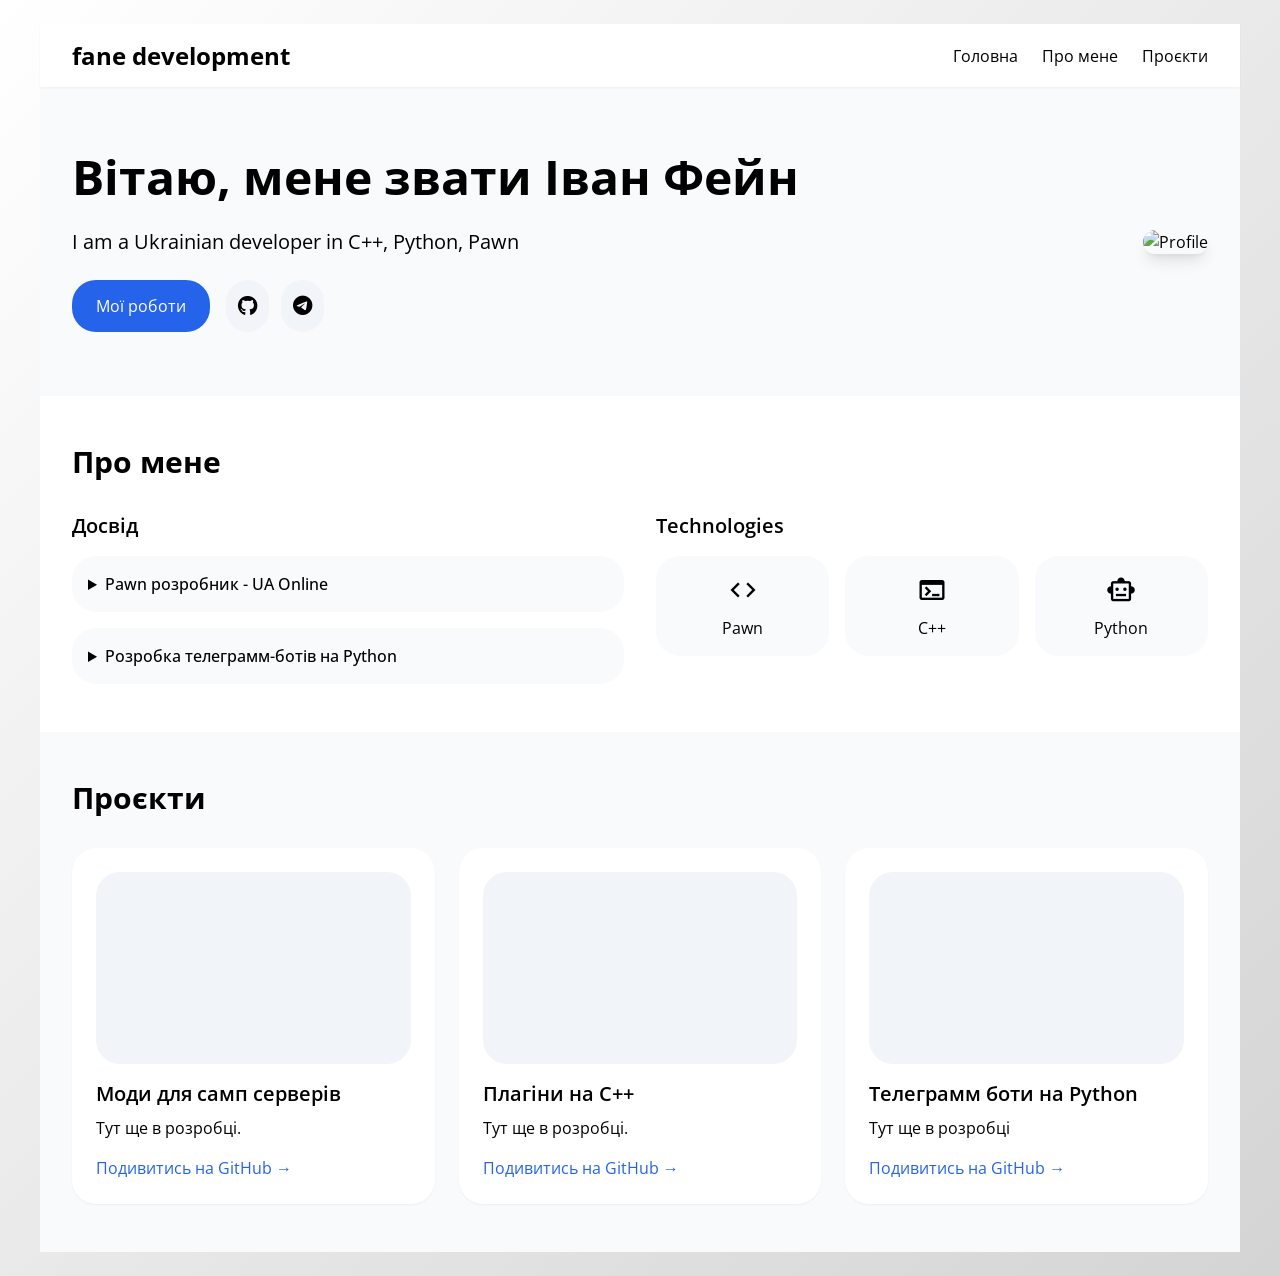
==== index.html @ f67a85dd "Add files via upload" ====
<!DOCTYPE html>
<html lang="en">

<head>
    <meta charset="UTF-8">
    <meta name="viewport" content="width=device-width, initial-scale=1.0">
    <title>fane - Ukrainian Developer</title>
    <style>
        @import url(https://fonts.googleapis.com/css2?family=Lato&display=swap);
          
          @import url(https://fonts.googleapis.com/css2?family=Open+Sans&display=swap);
          
          @import url(https://fonts.googleapis.com/css2?family=Material+Symbols+Outlined:opsz,wght,FILL,GRAD@20..48,100..700,0..1,-50..200);
          
          @import url(https://cdnjs.cloudflare.com/ajax/libs/font-awesome/6.5.2/css/all.min.css);
          
          /*! tailwindcss v3.4.11 | MIT License | https://tailwindcss.com*/
          *,
          :after,
          :before {
            border: 0 solid #e5e7eb;
            box-sizing: border-box;
          }
          :after,
          :before {
            --tw-content: "";
          }
          :host,
          html {
            line-height: 1.5;
            -webkit-text-size-adjust: 100%;
            font-family:
              Open Sans,
              ui-sans-serif,
              system-ui,
              sans-serif,
              Apple Color Emoji,
              Segoe UI Emoji,
              Segoe UI Symbol,
              Noto Color Emoji;
            font-feature-settings: normal;
            font-variation-settings: normal;
            -moz-tab-size: 4;
            tab-size: 4;
            -webkit-tap-highlight-color: transparent;
          }
          body {
            line-height: inherit;
            margin: 0;
          }
          hr {
            border-top-width: 1px;
            color: inherit;
            height: 0;
          }
          abbr:where([title]) {
            text-decoration: underline dotted;
          }
          h1,
          h2,
          h3,
          h4,
          h5,
          h6 {
            font-size: inherit;
            font-weight: inherit;
          }
          a {
            color: inherit;
            text-decoration: inherit;
          }
          b,
          strong {
            font-weight: bolder;
          }
          code,
          kbd,
          pre,
          samp {
            font-family:
              ui-monospace,
              SFMono-Regular,
              Menlo,
              Monaco,
              Consolas,
              Liberation Mono,
              Courier New,
              monospace;
            font-feature-settings: normal;
            font-size: 1em;
            font-variation-settings: normal;
          }
          small {
            font-size: 80%;
          }
          sub,
          sup {
            font-size: 75%;
            line-height: 0;
            position: relative;
            vertical-align: baseline;
          }
          sub {
            bottom: -0.25em;
          }
          sup {
            top: -0.5em;
          }
          table {
            border-collapse: collapse;
            border-color: inherit;
            text-indent: 0;
          }
          button,
          input,
          optgroup,
          select,
          textarea {
            color: inherit;
            font-family: inherit;
            font-feature-settings: inherit;
            font-size: 100%;
            font-variation-settings: inherit;
            font-weight: inherit;
            letter-spacing: inherit;
            line-height: inherit;
            margin: 0;
            padding: 0;
          }
          button,
          select {
            text-transform: none;
          }
          button,
          input:where([type="button"]),
          input:where([type="reset"]),
          input:where([type="submit"]) {
            -webkit-appearance: button;
            background-color: transparent;
            background-image: none;
          }
          :-moz-focusring {
            outline: auto;
          }
          :-moz-ui-invalid {
            box-shadow: none;
          }
          progress {
            vertical-align: baseline;
          }
          ::-webkit-inner-spin-button,
          ::-webkit-outer-spin-button {
            height: auto;
          }
          [type="search"] {
            -webkit-appearance: textfield;
            outline-offset: -2px;
          }
          ::-webkit-search-decoration {
            -webkit-appearance: none;
          }
          ::-webkit-file-upload-button {
            -webkit-appearance: button;
            font: inherit;
          }
          summary {
            display: list-item;
          }
          blockquote,
          dd,
          dl,
          figure,
          h1,
          h2,
          h3,
          h4,
          h5,
          h6,
          hr,
          p,
          pre {
            margin: 0;
          }
          fieldset {
            margin: 0;
          }
          fieldset,
          legend {
            padding: 0;
          }
          menu,
          ol,
          ul {
            list-style: none;
            margin: 0;
            padding: 0;
          }
          dialog {
            padding: 0;
          }
          textarea {
            resize: vertical;
          }
          input::placeholder,
          textarea::placeholder {
            color: #9ca3af;
            opacity: 1;
          }
          [role="button"],
          button {
            cursor: pointer;
          }
          :disabled {
            cursor: default;
          }
          audio,
          canvas,
          embed,
          iframe,
          img,
          object,
          svg,
          video {
            display: block;
            vertical-align: middle;
          }
          img,
          video {
            height: auto;
            max-width: 100%;
          }
          [hidden] {
            display: none;
          }
          *,
          :after,
          :before {
            --tw-border-spacing-x: 0;
            --tw-border-spacing-y: 0;
            --tw-translate-x: 0;
            --tw-translate-y: 0;
            --tw-rotate: 0;
            --tw-skew-x: 0;
            --tw-skew-y: 0;
            --tw-scale-x: 1;
            --tw-scale-y: 1;
            --tw-pan-x: ;
            --tw-pan-y: ;
            --tw-pinch-zoom: ;
            --tw-scroll-snap-strictness: proximity;
            --tw-gradient-from-position: ;
            --tw-gradient-via-position: ;
            --tw-gradient-to-position: ;
            --tw-ordinal: ;
            --tw-slashed-zero: ;
            --tw-numeric-figure: ;
            --tw-numeric-spacing: ;
            --tw-numeric-fraction: ;
            --tw-ring-inset: ;
            --tw-ring-offset-width: 0px;
            --tw-ring-offset-color: #fff;
            --tw-ring-color: rgba(59, 130, 246, 0.5);
            --tw-ring-offset-shadow: 0 0 #0000;
            --tw-ring-shadow: 0 0 #0000;
            --tw-shadow: 0 0 #0000;
            --tw-shadow-colored: 0 0 #0000;
            --tw-blur: ;
            --tw-brightness: ;
            --tw-contrast: ;
            --tw-grayscale: ;
            --tw-hue-rotate: ;
            --tw-invert: ;
            --tw-saturate: ;
            --tw-sepia: ;
            --tw-drop-shadow: ;
            --tw-backdrop-blur: ;
            --tw-backdrop-brightness: ;
            --tw-backdrop-contrast: ;
            --tw-backdrop-grayscale: ;
            --tw-backdrop-hue-rotate: ;
            --tw-backdrop-invert: ;
            --tw-backdrop-opacity: ;
            --tw-backdrop-saturate: ;
            --tw-backdrop-sepia: ;
            --tw-contain-size: ;
            --tw-contain-layout: ;
            --tw-contain-paint: ;
            --tw-contain-style: ;
          }
          ::backdrop {
            --tw-border-spacing-x: 0;
            --tw-border-spacing-y: 0;
            --tw-translate-x: 0;
            --tw-translate-y: 0;
            --tw-rotate: 0;
            --tw-skew-x: 0;
            --tw-skew-y: 0;
            --tw-scale-x: 1;
            --tw-scale-y: 1;
            --tw-pan-x: ;
            --tw-pan-y: ;
            --tw-pinch-zoom: ;
            --tw-scroll-snap-strictness: proximity;
            --tw-gradient-from-position: ;
            --tw-gradient-via-position: ;
            --tw-gradient-to-position: ;
            --tw-ordinal: ;
            --tw-slashed-zero: ;
            --tw-numeric-figure: ;
            --tw-numeric-spacing: ;
            --tw-numeric-fraction: ;
            --tw-ring-inset: ;
            --tw-ring-offset-width: 0px;
            --tw-ring-offset-color: #fff;
            --tw-ring-color: rgba(59, 130, 246, 0.5);
            --tw-ring-offset-shadow: 0 0 #0000;
            --tw-ring-shadow: 0 0 #0000;
            --tw-shadow: 0 0 #0000;
            --tw-shadow-colored: 0 0 #0000;
            --tw-blur: ;
            --tw-brightness: ;
            --tw-contrast: ;
            --tw-grayscale: ;
            --tw-hue-rotate: ;
            --tw-invert: ;
            --tw-saturate: ;
            --tw-sepia: ;
            --tw-drop-shadow: ;
            --tw-backdrop-blur: ;
            --tw-backdrop-brightness: ;
            --tw-backdrop-contrast: ;
            --tw-backdrop-grayscale: ;
            --tw-backdrop-hue-rotate: ;
            --tw-backdrop-invert: ;
            --tw-backdrop-opacity: ;
            --tw-backdrop-saturate: ;
            --tw-backdrop-sepia: ;
            --tw-contain-size: ;
            --tw-contain-layout: ;
            --tw-contain-paint: ;
            --tw-contain-style: ;
          }
          #webcrumbs .mb-2 {
            margin-bottom: 8px;
          }
          #webcrumbs .mb-4 {
            margin-bottom: 16px;
          }
          #webcrumbs .mb-8 {
            margin-bottom: 32px;
          }
          #webcrumbs .mt-2 {
            margin-top: 8px;
          }
          #webcrumbs .flex {
            display: flex;
          }
          #webcrumbs .grid {
            display: grid;
          }
          #webcrumbs .h-48 {
            height: 192px;
          }
          #webcrumbs .w-\[1200px\] {
            width: 1200px;
          }
          #webcrumbs .w-full {
            width: 100%;
          }
          #webcrumbs .max-w-xl {
            max-width: 36rem;
          }
          #webcrumbs .cursor-pointer {
            cursor: pointer;
          }
          #webcrumbs .grid-cols-2 {
            grid-template-columns: repeat(2, minmax(0, 1fr));
          }
          #webcrumbs .grid-cols-3 {
            grid-template-columns: repeat(3, minmax(0, 1fr));
          }
          #webcrumbs .flex-row {
            flex-direction: row;
          }
          #webcrumbs .items-center {
            align-items: center;
          }
          #webcrumbs .justify-between {
            justify-content: space-between;
          }
          #webcrumbs .gap-3 {
            gap: 12px;
          }
          #webcrumbs .gap-4 {
            gap: 16px;
          }
          #webcrumbs .gap-6 {
            gap: 24px;
          }
          #webcrumbs .gap-8 {
            gap: 32px;
          }
          #webcrumbs :is(.space-y-4 > :not([hidden]) ~ :not([hidden])) {
            --tw-space-y-reverse: 0;
            margin-bottom: calc(16px * var(--tw-space-y-reverse));
            margin-top: calc(16px * (1 - var(--tw-space-y-reverse)));
          }
          #webcrumbs :is(.space-y-6 > :not([hidden]) ~ :not([hidden])) {
            --tw-space-y-reverse: 0;
            margin-bottom: calc(24px * var(--tw-space-y-reverse));
            margin-top: calc(24px * (1 - var(--tw-space-y-reverse)));
          }
          #webcrumbs .rounded-full {
            border-radius: 9999px;
          }
          #webcrumbs .rounded-lg {
            border-radius: 24px;
          }
          #webcrumbs .bg-blue-600 {
            --tw-bg-opacity: 1;
            background-color: rgb(37 99 235 / var(--tw-bg-opacity));
          }
          #webcrumbs .bg-slate-100 {
            --tw-bg-opacity: 1;
            background-color: rgb(241 245 249 / var(--tw-bg-opacity));
          }
          #webcrumbs .bg-slate-50 {
            --tw-bg-opacity: 1;
            background-color: rgb(248 250 252 / var(--tw-bg-opacity));
          }
          #webcrumbs .bg-white {
            --tw-bg-opacity: 1;
            background-color: rgb(255 255 255 / var(--tw-bg-opacity));
          }
          #webcrumbs .p-2 {
            padding: 8px;
          }
          #webcrumbs .p-3 {
            padding: 12px;
          }
          #webcrumbs .p-4 {
            padding: 16px;
          }
          #webcrumbs .p-6 {
            padding: 24px;
          }
          #webcrumbs .px-6 {
            padding-left: 24px;
            padding-right: 24px;
          }
          #webcrumbs .px-8 {
            padding-left: 32px;
            padding-right: 32px;
          }
          #webcrumbs .py-12 {
            padding-bottom: 48px;
            padding-top: 48px;
          }
          #webcrumbs .py-16 {
            padding-bottom: 64px;
            padding-top: 64px;
          }
          #webcrumbs .py-3 {
            padding-bottom: 12px;
            padding-top: 12px;
          }
          #webcrumbs .py-4 {
            padding-bottom: 16px;
            padding-top: 16px;
          }
          #webcrumbs .text-center {
            text-align: center;
          }
          #webcrumbs .text-2xl {
            font-size: 24px;
            line-height: 31.200000000000003px;
          }
          #webcrumbs .text-3xl {
            font-size: 30px;
            line-height: 36px;
          }
          #webcrumbs .text-5xl {
            font-size: 48px;
            line-height: 52.800000000000004px;
          }
          #webcrumbs .text-xl {
            font-size: 20px;
            line-height: 28px;
          }
          #webcrumbs .font-bold {
            font-weight: 700;
          }
          #webcrumbs .font-medium {
            font-weight: 500;
          }
          #webcrumbs .font-semibold {
            font-weight: 600;
          }
          #webcrumbs .text-blue-600 {
            --tw-text-opacity: 1;
            color: rgb(37 99 235 / var(--tw-text-opacity));
          }
          #webcrumbs .text-white {
            --tw-text-opacity: 1;
            color: rgb(255 255 255 / var(--tw-text-opacity));
          }
          #webcrumbs .shadow-lg {
            --tw-shadow: 0 10px 15px -3px rgba(0, 0, 0, 0.1),
              0 4px 6px -4px rgba(0, 0, 0, 0.1);
            --tw-shadow-colored: 0 10px 15px -3px var(--tw-shadow-color),
              0 4px 6px -4px var(--tw-shadow-color);
          }
          #webcrumbs .shadow-lg,
          #webcrumbs .shadow-sm {
            box-shadow: var(--tw-ring-offset-shadow, 0 0 #0000),
              var(--tw-ring-shadow, 0 0 #0000), var(--tw-shadow);
          }
          #webcrumbs .shadow-sm {
            --tw-shadow: 0 1px 2px 0 rgba(0, 0, 0, 0.05);
            --tw-shadow-colored: 0 1px 2px 0 var(--tw-shadow-color);
          }
          #webcrumbs .outline-none {
            outline: 2px solid transparent;
            outline-offset: 2px;
          }
          #webcrumbs .ring-blue-500 {
            --tw-ring-opacity: 1;
            --tw-ring-color: rgb(59 130 246 / var(--tw-ring-opacity));
          }
          #webcrumbs .transition-all {
            transition-duration: 0.15s;
            transition-property: all;
            transition-timing-function: cubic-bezier(0.4, 0, 0.2, 1);
          }
          #webcrumbs {
            font-family: Open Sans !important;
            font-size: 16px !important;
          }
          #webcrumbs .hover\:bg-blue-700:hover {
            --tw-bg-opacity: 1;
            background-color: rgb(29 78 216 / var(--tw-bg-opacity));
          }
          #webcrumbs .hover\:bg-slate-200:hover {
            --tw-bg-opacity: 1;
            background-color: rgb(226 232 240 / var(--tw-bg-opacity));
          }
          #webcrumbs .hover\:underline:hover {
            text-decoration-line: underline;
          }
          #webcrumbs .hover\:shadow-md:hover {
            --tw-shadow: 0 4px 6px -1px rgba(0, 0, 0, 0.1),
              0 2px 4px -2px rgba(0, 0, 0, 0.1);
            --tw-shadow-colored: 0 4px 6px -1px var(--tw-shadow-color),
              0 2px 4px -2px var(--tw-shadow-color);
            box-shadow: var(--tw-ring-offset-shadow, 0 0 #0000),
              var(--tw-ring-shadow, 0 0 #0000), var(--tw-shadow);
          }
          #webcrumbs .focus\:ring-2:focus {
            --tw-ring-offset-shadow: var(--tw-ring-inset) 0 0 0
              var(--tw-ring-offset-width) var(--tw-ring-offset-color);
            --tw-ring-shadow: var(--tw-ring-inset) 0 0 0
              calc(2px + var(--tw-ring-offset-width)) var(--tw-ring-color);
            box-shadow: var(--tw-ring-offset-shadow), var(--tw-ring-shadow),
              var(--tw-shadow, 0 0 #0000);
          }
          
          body {
            line-height: inherit;
            padding: 24px;
            display: flex;
            flex-direction: column;
            min-width: 100vw;
            min-height: 100vh;
            align-items: center;
            justify-content: center;
            background: linear-gradient(135deg, #ffffff, #d4d4d4);
          }
    </style>
</head>

<body>
    <div id="webcrumbs">
        <div class="w-[1200px] bg-slate-50">
            <nav class="flex items-center justify-between px-8 py-4 bg-white shadow-sm">
                <h1 class="text-2xl font-bold">fane development</h1>
                <div class="flex gap-6"> <a href="#home" class="hover:underline transition-all">Головна</a> <a href="#about" class="hover:underline transition-all">Про мене</a> <a href="#projects" class="hover:underline transition-all">Проєкти</a>
                </div>
            </nav>
            <header class="flex items-center justify-between px-8 py-16">
                <div class="space-y-6">
                    <h2 class="text-5xl font-bold">Вітаю, мене звати Іван Фейн</h2>
                    <p class="text-xl max-w-xl">I am a Ukrainian developer in C++, Python, Pawn</p>
                    <div class="flex gap-4">
                        <button class="px-6 py-3 bg-blue-600 text-white rounded-lg hover:bg-blue-700 transition-all"> Мої роботи </button>
                        <div class="flex gap-3">
                            <a href="https://github.com/ianfane" class="p-3 bg-slate-100 rounded-full hover:bg-slate-200 transition-all"> <i class="fa-brands fa-github text-xl"></i> </a>
                            <a href="https://t.me/ianfane" class="p-3 bg-slate-100 rounded-full hover:bg-slate-200 transition-all"> <i class="fa-brands fa-telegram text-xl"></i> </a>
                        </div>
                    </div>
                </div> <img src="https://webcrumbs.cloud/placeholder" alt="Profile" class="rounded-full shadow-lg" /> </header>
            <section class="px-8 py-12 bg-white">
                <h3 class="text-3xl font-bold mb-8">Про мене</h3>
                <div class="grid grid-cols-2 gap-8">
                    <div class="space-y-4">
                        <h4 class="text-xl font-semibold">Досвід</h4>
                        <details class="bg-slate-50 p-4 rounded-lg cursor-pointer">
                            <summary class="font-medium">Pawn розробник - UA Online</summary>
                            <p class="mt-2">Розробляю серверну частину мода UA Online.</p>
                        </details>
                        <details class="bg-slate-50 p-4 rounded-lg cursor-pointer">
                            <summary class="font-medium">Розробка телеграмм-ботів на Python</summary>
                            <p class="mt-2">Розробив телеграмм бота за допомогою якого можливо захистити свій обліковий запис через код.</p>
                        </details>
                    </div>
                    <div class="space-y-4">
                        <h4 class="text-xl font-semibold">Technologies</h4>
                        <div class="grid grid-cols-3 gap-4">
                            <div class="p-4 bg-slate-50 rounded-lg text-center hover:shadow-md transition-all"> <span class="material-symbols-outlined text-3xl mb-2">code</span>
                                <p>Pawn</p>
                            </div>
                            <div class="p-4 bg-slate-50 rounded-lg text-center hover:shadow-md transition-all"> <span class="material-symbols-outlined text-3xl mb-2">terminal</span>
                                <p>C++</p>
                            </div>
                            <div class="p-4 bg-slate-50 rounded-lg text-center hover:shadow-md transition-all"> <span class="material-symbols-outlined text-3xl mb-2">smart_toy</span>
                                <p>Python</p>
                            </div>
                        </div>
                    </div>
                </div>
            </section>
            <section class="px-8 py-12">
                <h3 class="text-3xl font-bold mb-8">Проєкти</h3>
                <div class="grid grid-cols-3 gap-6">
                    <div class="bg-white p-6 rounded-lg shadow-sm hover:shadow-md transition-all">
                        <div class="h-48 bg-slate-100 rounded-lg mb-4"></div>
                        <h4 class="text-xl font-semibold mb-2">Моди для самп серверів</h4>
                        <p class="mb-4">Тут ще в розробці.</p> <a href="#" class="text-blue-600 hover:underline">Подивитись на GitHub →</a> </div>
                    <div class="bg-white p-6 rounded-lg shadow-sm hover:shadow-md transition-all">
                        <div class="h-48 bg-slate-100 rounded-lg mb-4"></div>
                        <h4 class="text-xl font-semibold mb-2">Плагіни на C++</h4>
                        <p class="mb-4">Тут ще в розробці.</p> <a href="#" class="text-blue-600 hover:underline">Подивитись на GitHub →</a> </div>
                    <div class="bg-white p-6 rounded-lg shadow-sm hover:shadow-md transition-all">
                        <div class="h-48 bg-slate-100 rounded-lg mb-4"></div>
                        <h4 class="text-xl font-semibold mb-2">Телеграмм боти на Python</h4>
                        <p class="mb-4">Тут ще в розробці</p> <a href="#" class="text-blue-600 hover:underline">Подивитись на GitHub →</a> </div>
                </div>
            </section>
        </div>
    </div>
</body>
</html>
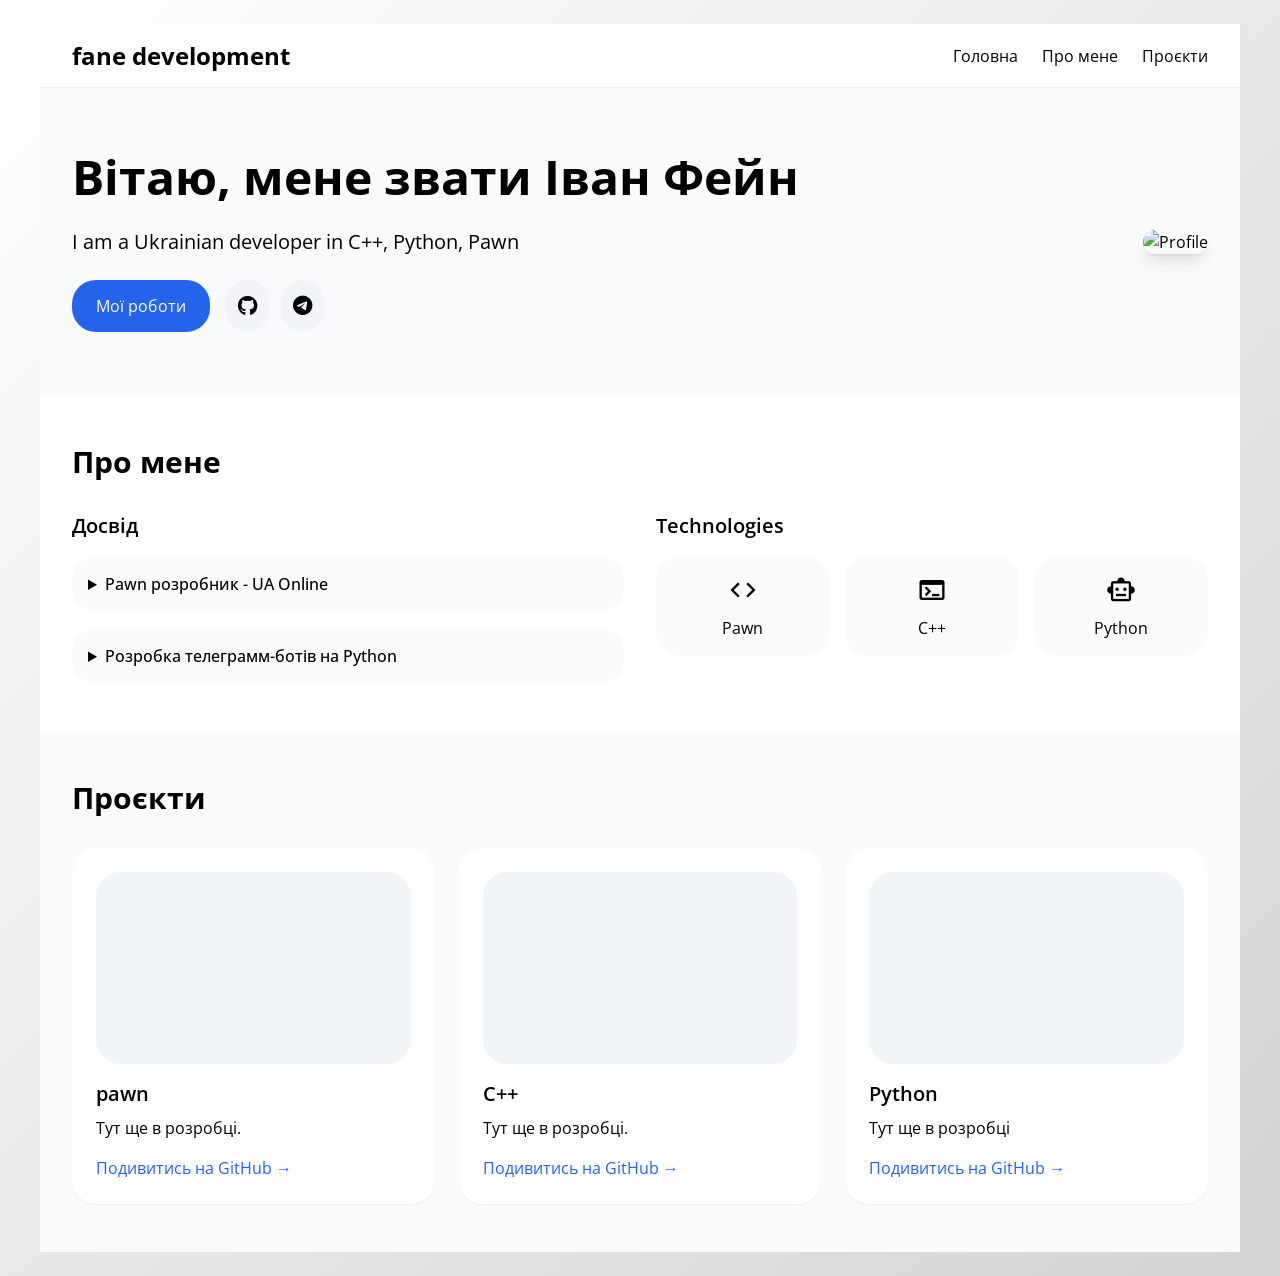
==== commit a6d7faa2: "Add files via upload" ====
--- a/index.html
+++ b/index.html
@@ -5,6 +5,7 @@
     <meta charset="UTF-8">
     <meta name="viewport" content="width=device-width, initial-scale=1.0">
     <title>fane - Ukrainian Developer</title>
+    <meta name="description" content="тут інформації не було, й не буде.">
     <style>
         @import url(https://fonts.googleapis.com/css2?family=Lato&display=swap);
           
@@ -633,15 +634,15 @@
                 <div class="grid grid-cols-3 gap-6">
                     <div class="bg-white p-6 rounded-lg shadow-sm hover:shadow-md transition-all">
                         <div class="h-48 bg-slate-100 rounded-lg mb-4"></div>
-                        <h4 class="text-xl font-semibold mb-2">Моди для самп серверів</h4>
+                        <h4 class="text-xl font-semibold mb-2">pawn</h4>
                         <p class="mb-4">Тут ще в розробці.</p> <a href="#" class="text-blue-600 hover:underline">Подивитись на GitHub →</a> </div>
                     <div class="bg-white p-6 rounded-lg shadow-sm hover:shadow-md transition-all">
                         <div class="h-48 bg-slate-100 rounded-lg mb-4"></div>
-                        <h4 class="text-xl font-semibold mb-2">Плагіни на C++</h4>
+                        <h4 class="text-xl font-semibold mb-2">C++</h4>
                         <p class="mb-4">Тут ще в розробці.</p> <a href="#" class="text-blue-600 hover:underline">Подивитись на GitHub →</a> </div>
                     <div class="bg-white p-6 rounded-lg shadow-sm hover:shadow-md transition-all">
                         <div class="h-48 bg-slate-100 rounded-lg mb-4"></div>
-                        <h4 class="text-xl font-semibold mb-2">Телеграмм боти на Python</h4>
+                        <h4 class="text-xl font-semibold mb-2">Python</h4>
                         <p class="mb-4">Тут ще в розробці</p> <a href="#" class="text-blue-600 hover:underline">Подивитись на GitHub →</a> </div>
                 </div>
             </section>
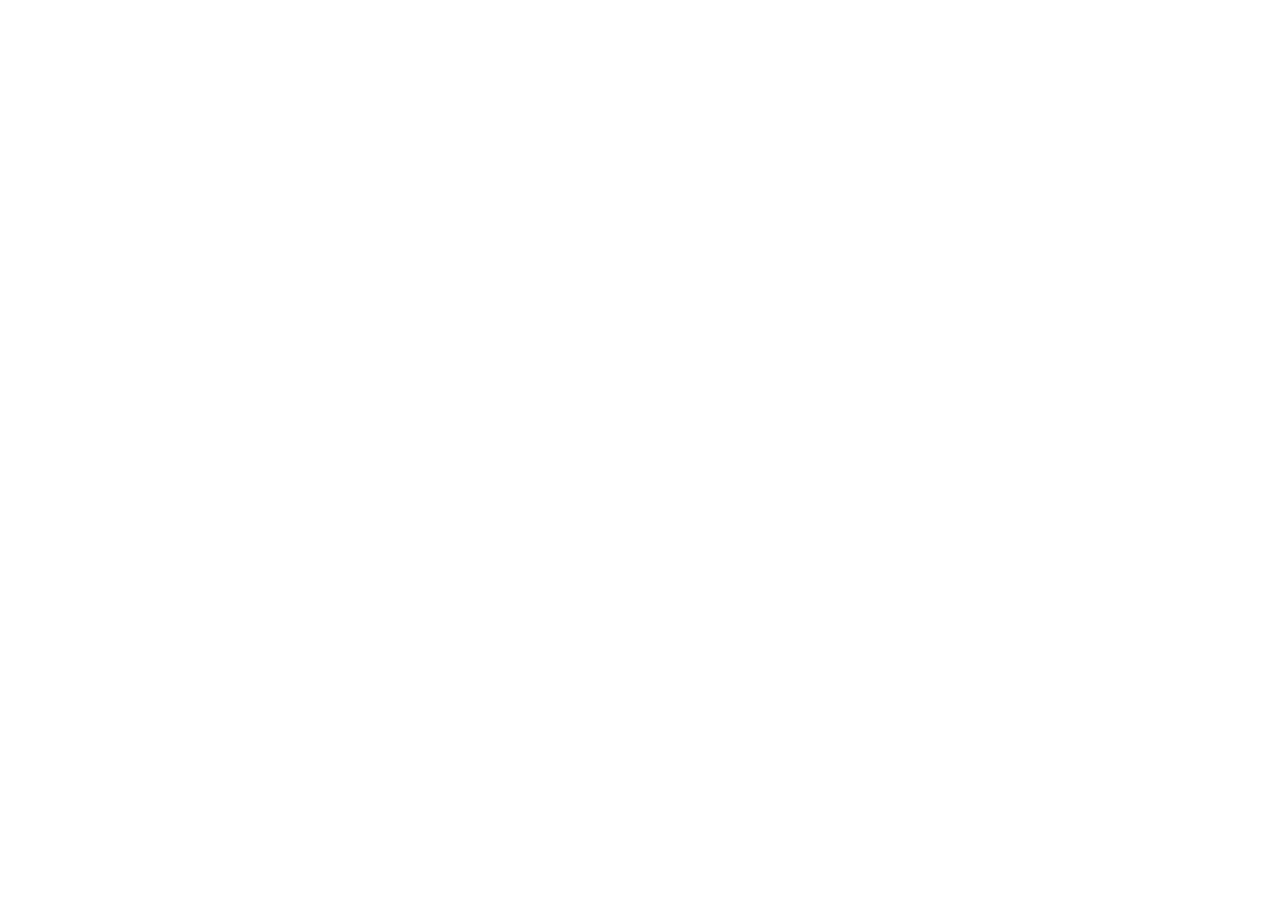
==== commit a8b62276: "index" ====
--- a/index.html
+++ b/index.html
@@ -1,652 +1,29 @@
-<!DOCTYPE html>
-<html lang="en">
-
-<head>
-    <meta charset="UTF-8">
-    <meta name="viewport" content="width=device-width, initial-scale=1.0">
-    <title>fane - Ukrainian Developer</title>
-    <meta name="description" content="тут інформації не було, й не буде.">
-    <style>
-        @import url(https://fonts.googleapis.com/css2?family=Lato&display=swap);
-          
-          @import url(https://fonts.googleapis.com/css2?family=Open+Sans&display=swap);
-          
-          @import url(https://fonts.googleapis.com/css2?family=Material+Symbols+Outlined:opsz,wght,FILL,GRAD@20..48,100..700,0..1,-50..200);
-          
-          @import url(https://cdnjs.cloudflare.com/ajax/libs/font-awesome/6.5.2/css/all.min.css);
-          
-          /*! tailwindcss v3.4.11 | MIT License | https://tailwindcss.com*/
-          *,
-          :after,
-          :before {
-            border: 0 solid #e5e7eb;
-            box-sizing: border-box;
-          }
-          :after,
-          :before {
-            --tw-content: "";
-          }
-          :host,
-          html {
-            line-height: 1.5;
-            -webkit-text-size-adjust: 100%;
-            font-family:
-              Open Sans,
-              ui-sans-serif,
-              system-ui,
-              sans-serif,
-              Apple Color Emoji,
-              Segoe UI Emoji,
-              Segoe UI Symbol,
-              Noto Color Emoji;
-            font-feature-settings: normal;
-            font-variation-settings: normal;
-            -moz-tab-size: 4;
-            tab-size: 4;
-            -webkit-tap-highlight-color: transparent;
-          }
-          body {
-            line-height: inherit;
-            margin: 0;
-          }
-          hr {
-            border-top-width: 1px;
-            color: inherit;
-            height: 0;
-          }
-          abbr:where([title]) {
-            text-decoration: underline dotted;
-          }
-          h1,
-          h2,
-          h3,
-          h4,
-          h5,
-          h6 {
-            font-size: inherit;
-            font-weight: inherit;
-          }
-          a {
-            color: inherit;
-            text-decoration: inherit;
-          }
-          b,
-          strong {
-            font-weight: bolder;
-          }
-          code,
-          kbd,
-          pre,
-          samp {
-            font-family:
-              ui-monospace,
-              SFMono-Regular,
-              Menlo,
-              Monaco,
-              Consolas,
-              Liberation Mono,
-              Courier New,
-              monospace;
-            font-feature-settings: normal;
-            font-size: 1em;
-            font-variation-settings: normal;
-          }
-          small {
-            font-size: 80%;
-          }
-          sub,
-          sup {
-            font-size: 75%;
-            line-height: 0;
-            position: relative;
-            vertical-align: baseline;
-          }
-          sub {
-            bottom: -0.25em;
-          }
-          sup {
-            top: -0.5em;
-          }
-          table {
-            border-collapse: collapse;
-            border-color: inherit;
-            text-indent: 0;
-          }
-          button,
-          input,
-          optgroup,
-          select,
-          textarea {
-            color: inherit;
-            font-family: inherit;
-            font-feature-settings: inherit;
-            font-size: 100%;
-            font-variation-settings: inherit;
-            font-weight: inherit;
-            letter-spacing: inherit;
-            line-height: inherit;
-            margin: 0;
-            padding: 0;
-          }
-          button,
-          select {
-            text-transform: none;
-          }
-          button,
-          input:where([type="button"]),
-          input:where([type="reset"]),
-          input:where([type="submit"]) {
-            -webkit-appearance: button;
-            background-color: transparent;
-            background-image: none;
-          }
-          :-moz-focusring {
-            outline: auto;
-          }
-          :-moz-ui-invalid {
-            box-shadow: none;
-          }
-          progress {
-            vertical-align: baseline;
-          }
-          ::-webkit-inner-spin-button,
-          ::-webkit-outer-spin-button {
-            height: auto;
-          }
-          [type="search"] {
-            -webkit-appearance: textfield;
-            outline-offset: -2px;
-          }
-          ::-webkit-search-decoration {
-            -webkit-appearance: none;
-          }
-          ::-webkit-file-upload-button {
-            -webkit-appearance: button;
-            font: inherit;
-          }
-          summary {
-            display: list-item;
-          }
-          blockquote,
-          dd,
-          dl,
-          figure,
-          h1,
-          h2,
-          h3,
-          h4,
-          h5,
-          h6,
-          hr,
-          p,
-          pre {
-            margin: 0;
-          }
-          fieldset {
-            margin: 0;
-          }
-          fieldset,
-          legend {
-            padding: 0;
-          }
-          menu,
-          ol,
-          ul {
-            list-style: none;
-            margin: 0;
-            padding: 0;
-          }
-          dialog {
-            padding: 0;
-          }
-          textarea {
-            resize: vertical;
-          }
-          input::placeholder,
-          textarea::placeholder {
-            color: #9ca3af;
-            opacity: 1;
-          }
-          [role="button"],
-          button {
-            cursor: pointer;
-          }
-          :disabled {
-            cursor: default;
-          }
-          audio,
-          canvas,
-          embed,
-          iframe,
-          img,
-          object,
-          svg,
-          video {
-            display: block;
-            vertical-align: middle;
-          }
-          img,
-          video {
-            height: auto;
-            max-width: 100%;
-          }
-          [hidden] {
-            display: none;
-          }
-          *,
-          :after,
-          :before {
-            --tw-border-spacing-x: 0;
-            --tw-border-spacing-y: 0;
-            --tw-translate-x: 0;
-            --tw-translate-y: 0;
-            --tw-rotate: 0;
-            --tw-skew-x: 0;
-            --tw-skew-y: 0;
-            --tw-scale-x: 1;
-            --tw-scale-y: 1;
-            --tw-pan-x: ;
-            --tw-pan-y: ;
-            --tw-pinch-zoom: ;
-            --tw-scroll-snap-strictness: proximity;
-            --tw-gradient-from-position: ;
-            --tw-gradient-via-position: ;
-            --tw-gradient-to-position: ;
-            --tw-ordinal: ;
-            --tw-slashed-zero: ;
-            --tw-numeric-figure: ;
-            --tw-numeric-spacing: ;
-            --tw-numeric-fraction: ;
-            --tw-ring-inset: ;
-            --tw-ring-offset-width: 0px;
-            --tw-ring-offset-color: #fff;
-            --tw-ring-color: rgba(59, 130, 246, 0.5);
-            --tw-ring-offset-shadow: 0 0 #0000;
-            --tw-ring-shadow: 0 0 #0000;
-            --tw-shadow: 0 0 #0000;
-            --tw-shadow-colored: 0 0 #0000;
-            --tw-blur: ;
-            --tw-brightness: ;
-            --tw-contrast: ;
-            --tw-grayscale: ;
-            --tw-hue-rotate: ;
-            --tw-invert: ;
-            --tw-saturate: ;
-            --tw-sepia: ;
-            --tw-drop-shadow: ;
-            --tw-backdrop-blur: ;
-            --tw-backdrop-brightness: ;
-            --tw-backdrop-contrast: ;
-            --tw-backdrop-grayscale: ;
-            --tw-backdrop-hue-rotate: ;
-            --tw-backdrop-invert: ;
-            --tw-backdrop-opacity: ;
-            --tw-backdrop-saturate: ;
-            --tw-backdrop-sepia: ;
-            --tw-contain-size: ;
-            --tw-contain-layout: ;
-            --tw-contain-paint: ;
-            --tw-contain-style: ;
-          }
-          ::backdrop {
-            --tw-border-spacing-x: 0;
-            --tw-border-spacing-y: 0;
-            --tw-translate-x: 0;
-            --tw-translate-y: 0;
-            --tw-rotate: 0;
-            --tw-skew-x: 0;
-            --tw-skew-y: 0;
-            --tw-scale-x: 1;
-            --tw-scale-y: 1;
-            --tw-pan-x: ;
-            --tw-pan-y: ;
-            --tw-pinch-zoom: ;
-            --tw-scroll-snap-strictness: proximity;
-            --tw-gradient-from-position: ;
-            --tw-gradient-via-position: ;
-            --tw-gradient-to-position: ;
-            --tw-ordinal: ;
-            --tw-slashed-zero: ;
-            --tw-numeric-figure: ;
-            --tw-numeric-spacing: ;
-            --tw-numeric-fraction: ;
-            --tw-ring-inset: ;
-            --tw-ring-offset-width: 0px;
-            --tw-ring-offset-color: #fff;
-            --tw-ring-color: rgba(59, 130, 246, 0.5);
-            --tw-ring-offset-shadow: 0 0 #0000;
-            --tw-ring-shadow: 0 0 #0000;
-            --tw-shadow: 0 0 #0000;
-            --tw-shadow-colored: 0 0 #0000;
-            --tw-blur: ;
-            --tw-brightness: ;
-            --tw-contrast: ;
-            --tw-grayscale: ;
-            --tw-hue-rotate: ;
-            --tw-invert: ;
-            --tw-saturate: ;
-            --tw-sepia: ;
-            --tw-drop-shadow: ;
-            --tw-backdrop-blur: ;
-            --tw-backdrop-brightness: ;
-            --tw-backdrop-contrast: ;
-            --tw-backdrop-grayscale: ;
-            --tw-backdrop-hue-rotate: ;
-            --tw-backdrop-invert: ;
-            --tw-backdrop-opacity: ;
-            --tw-backdrop-saturate: ;
-            --tw-backdrop-sepia: ;
-            --tw-contain-size: ;
-            --tw-contain-layout: ;
-            --tw-contain-paint: ;
-            --tw-contain-style: ;
-          }
-          #webcrumbs .mb-2 {
-            margin-bottom: 8px;
-          }
-          #webcrumbs .mb-4 {
-            margin-bottom: 16px;
-          }
-          #webcrumbs .mb-8 {
-            margin-bottom: 32px;
-          }
-          #webcrumbs .mt-2 {
-            margin-top: 8px;
-          }
-          #webcrumbs .flex {
-            display: flex;
-          }
-          #webcrumbs .grid {
-            display: grid;
-          }
-          #webcrumbs .h-48 {
-            height: 192px;
-          }
-          #webcrumbs .w-\[1200px\] {
-            width: 1200px;
-          }
-          #webcrumbs .w-full {
-            width: 100%;
-          }
-          #webcrumbs .max-w-xl {
-            max-width: 36rem;
-          }
-          #webcrumbs .cursor-pointer {
-            cursor: pointer;
-          }
-          #webcrumbs .grid-cols-2 {
-            grid-template-columns: repeat(2, minmax(0, 1fr));
-          }
-          #webcrumbs .grid-cols-3 {
-            grid-template-columns: repeat(3, minmax(0, 1fr));
-          }
-          #webcrumbs .flex-row {
-            flex-direction: row;
-          }
-          #webcrumbs .items-center {
-            align-items: center;
-          }
-          #webcrumbs .justify-between {
-            justify-content: space-between;
-          }
-          #webcrumbs .gap-3 {
-            gap: 12px;
-          }
-          #webcrumbs .gap-4 {
-            gap: 16px;
-          }
-          #webcrumbs .gap-6 {
-            gap: 24px;
-          }
-          #webcrumbs .gap-8 {
-            gap: 32px;
-          }
-          #webcrumbs :is(.space-y-4 > :not([hidden]) ~ :not([hidden])) {
-            --tw-space-y-reverse: 0;
-            margin-bottom: calc(16px * var(--tw-space-y-reverse));
-            margin-top: calc(16px * (1 - var(--tw-space-y-reverse)));
-          }
-          #webcrumbs :is(.space-y-6 > :not([hidden]) ~ :not([hidden])) {
-            --tw-space-y-reverse: 0;
-            margin-bottom: calc(24px * var(--tw-space-y-reverse));
-            margin-top: calc(24px * (1 - var(--tw-space-y-reverse)));
-          }
-          #webcrumbs .rounded-full {
-            border-radius: 9999px;
-          }
-          #webcrumbs .rounded-lg {
-            border-radius: 24px;
-          }
-          #webcrumbs .bg-blue-600 {
-            --tw-bg-opacity: 1;
-            background-color: rgb(37 99 235 / var(--tw-bg-opacity));
-          }
-          #webcrumbs .bg-slate-100 {
-            --tw-bg-opacity: 1;
-            background-color: rgb(241 245 249 / var(--tw-bg-opacity));
-          }
-          #webcrumbs .bg-slate-50 {
-            --tw-bg-opacity: 1;
-            background-color: rgb(248 250 252 / var(--tw-bg-opacity));
-          }
-          #webcrumbs .bg-white {
-            --tw-bg-opacity: 1;
-            background-color: rgb(255 255 255 / var(--tw-bg-opacity));
-          }
-          #webcrumbs .p-2 {
-            padding: 8px;
-          }
-          #webcrumbs .p-3 {
-            padding: 12px;
-          }
-          #webcrumbs .p-4 {
-            padding: 16px;
-          }
-          #webcrumbs .p-6 {
-            padding: 24px;
-          }
-          #webcrumbs .px-6 {
-            padding-left: 24px;
-            padding-right: 24px;
-          }
-          #webcrumbs .px-8 {
-            padding-left: 32px;
-            padding-right: 32px;
-          }
-          #webcrumbs .py-12 {
-            padding-bottom: 48px;
-            padding-top: 48px;
-          }
-          #webcrumbs .py-16 {
-            padding-bottom: 64px;
-            padding-top: 64px;
-          }
-          #webcrumbs .py-3 {
-            padding-bottom: 12px;
-            padding-top: 12px;
-          }
-          #webcrumbs .py-4 {
-            padding-bottom: 16px;
-            padding-top: 16px;
-          }
-          #webcrumbs .text-center {
-            text-align: center;
-          }
-          #webcrumbs .text-2xl {
-            font-size: 24px;
-            line-height: 31.200000000000003px;
-          }
-          #webcrumbs .text-3xl {
-            font-size: 30px;
-            line-height: 36px;
-          }
-          #webcrumbs .text-5xl {
-            font-size: 48px;
-            line-height: 52.800000000000004px;
-          }
-          #webcrumbs .text-xl {
-            font-size: 20px;
-            line-height: 28px;
-          }
-          #webcrumbs .font-bold {
-            font-weight: 700;
-          }
-          #webcrumbs .font-medium {
-            font-weight: 500;
-          }
-          #webcrumbs .font-semibold {
-            font-weight: 600;
-          }
-          #webcrumbs .text-blue-600 {
-            --tw-text-opacity: 1;
-            color: rgb(37 99 235 / var(--tw-text-opacity));
-          }
-          #webcrumbs .text-white {
-            --tw-text-opacity: 1;
-            color: rgb(255 255 255 / var(--tw-text-opacity));
-          }
-          #webcrumbs .shadow-lg {
-            --tw-shadow: 0 10px 15px -3px rgba(0, 0, 0, 0.1),
-              0 4px 6px -4px rgba(0, 0, 0, 0.1);
-            --tw-shadow-colored: 0 10px 15px -3px var(--tw-shadow-color),
-              0 4px 6px -4px var(--tw-shadow-color);
-          }
-          #webcrumbs .shadow-lg,
-          #webcrumbs .shadow-sm {
-            box-shadow: var(--tw-ring-offset-shadow, 0 0 #0000),
-              var(--tw-ring-shadow, 0 0 #0000), var(--tw-shadow);
-          }
-          #webcrumbs .shadow-sm {
-            --tw-shadow: 0 1px 2px 0 rgba(0, 0, 0, 0.05);
-            --tw-shadow-colored: 0 1px 2px 0 var(--tw-shadow-color);
-          }
-          #webcrumbs .outline-none {
-            outline: 2px solid transparent;
-            outline-offset: 2px;
-          }
-          #webcrumbs .ring-blue-500 {
-            --tw-ring-opacity: 1;
-            --tw-ring-color: rgb(59 130 246 / var(--tw-ring-opacity));
-          }
-          #webcrumbs .transition-all {
-            transition-duration: 0.15s;
-            transition-property: all;
-            transition-timing-function: cubic-bezier(0.4, 0, 0.2, 1);
-          }
-          #webcrumbs {
-            font-family: Open Sans !important;
-            font-size: 16px !important;
-          }
-          #webcrumbs .hover\:bg-blue-700:hover {
-            --tw-bg-opacity: 1;
-            background-color: rgb(29 78 216 / var(--tw-bg-opacity));
-          }
-          #webcrumbs .hover\:bg-slate-200:hover {
-            --tw-bg-opacity: 1;
-            background-color: rgb(226 232 240 / var(--tw-bg-opacity));
-          }
-          #webcrumbs .hover\:underline:hover {
-            text-decoration-line: underline;
-          }
-          #webcrumbs .hover\:shadow-md:hover {
-            --tw-shadow: 0 4px 6px -1px rgba(0, 0, 0, 0.1),
-              0 2px 4px -2px rgba(0, 0, 0, 0.1);
-            --tw-shadow-colored: 0 4px 6px -1px var(--tw-shadow-color),
-              0 2px 4px -2px var(--tw-shadow-color);
-            box-shadow: var(--tw-ring-offset-shadow, 0 0 #0000),
-              var(--tw-ring-shadow, 0 0 #0000), var(--tw-shadow);
-          }
-          #webcrumbs .focus\:ring-2:focus {
-            --tw-ring-offset-shadow: var(--tw-ring-inset) 0 0 0
-              var(--tw-ring-offset-width) var(--tw-ring-offset-color);
-            --tw-ring-shadow: var(--tw-ring-inset) 0 0 0
-              calc(2px + var(--tw-ring-offset-width)) var(--tw-ring-color);
-            box-shadow: var(--tw-ring-offset-shadow), var(--tw-ring-shadow),
-              var(--tw-shadow, 0 0 #0000);
-          }
-          
-          body {
-            line-height: inherit;
-            padding: 24px;
-            display: flex;
-            flex-direction: column;
-            min-width: 100vw;
-            min-height: 100vh;
-            align-items: center;
-            justify-content: center;
-            background: linear-gradient(135deg, #ffffff, #d4d4d4);
-          }
-    </style>
-</head>
-
-<body>
-    <div id="webcrumbs">
-        <div class="w-[1200px] bg-slate-50">
-            <nav class="flex items-center justify-between px-8 py-4 bg-white shadow-sm">
-                <h1 class="text-2xl font-bold">fane development</h1>
-                <div class="flex gap-6"> <a href="#home" class="hover:underline transition-all">Головна</a> <a href="#about" class="hover:underline transition-all">Про мене</a> <a href="#projects" class="hover:underline transition-all">Проєкти</a>
-                </div>
-            </nav>
-            <header class="flex items-center justify-between px-8 py-16">
-                <div class="space-y-6">
-                    <h2 class="text-5xl font-bold">Вітаю, мене звати Іван Фейн</h2>
-                    <p class="text-xl max-w-xl">I am a Ukrainian developer in C++, Python, Pawn</p>
-                    <div class="flex gap-4">
-                        <button class="px-6 py-3 bg-blue-600 text-white rounded-lg hover:bg-blue-700 transition-all"> Мої роботи </button>
-                        <div class="flex gap-3">
-                            <a href="https://github.com/ianfane" class="p-3 bg-slate-100 rounded-full hover:bg-slate-200 transition-all"> <i class="fa-brands fa-github text-xl"></i> </a>
-                            <a href="https://t.me/ianfane" class="p-3 bg-slate-100 rounded-full hover:bg-slate-200 transition-all"> <i class="fa-brands fa-telegram text-xl"></i> </a>
-                        </div>
-                    </div>
-                </div> <img src="https://webcrumbs.cloud/placeholder" alt="Profile" class="rounded-full shadow-lg" /> </header>
-            <section class="px-8 py-12 bg-white">
-                <h3 class="text-3xl font-bold mb-8">Про мене</h3>
-                <div class="grid grid-cols-2 gap-8">
-                    <div class="space-y-4">
-                        <h4 class="text-xl font-semibold">Досвід</h4>
-                        <details class="bg-slate-50 p-4 rounded-lg cursor-pointer">
-                            <summary class="font-medium">Pawn розробник - UA Online</summary>
-                            <p class="mt-2">Розробляю серверну частину мода UA Online.</p>
-                        </details>
-                        <details class="bg-slate-50 p-4 rounded-lg cursor-pointer">
-                            <summary class="font-medium">Розробка телеграмм-ботів на Python</summary>
-                            <p class="mt-2">Розробив телеграмм бота за допомогою якого можливо захистити свій обліковий запис через код.</p>
-                        </details>
-                    </div>
-                    <div class="space-y-4">
-                        <h4 class="text-xl font-semibold">Technologies</h4>
-                        <div class="grid grid-cols-3 gap-4">
-                            <div class="p-4 bg-slate-50 rounded-lg text-center hover:shadow-md transition-all"> <span class="material-symbols-outlined text-3xl mb-2">code</span>
-                                <p>Pawn</p>
-                            </div>
-                            <div class="p-4 bg-slate-50 rounded-lg text-center hover:shadow-md transition-all"> <span class="material-symbols-outlined text-3xl mb-2">terminal</span>
-                                <p>C++</p>
-                            </div>
-                            <div class="p-4 bg-slate-50 rounded-lg text-center hover:shadow-md transition-all"> <span class="material-symbols-outlined text-3xl mb-2">smart_toy</span>
-                                <p>Python</p>
-                            </div>
-                        </div>
-                    </div>
-                </div>
-            </section>
-            <section class="px-8 py-12">
-                <h3 class="text-3xl font-bold mb-8">Проєкти</h3>
-                <div class="grid grid-cols-3 gap-6">
-                    <div class="bg-white p-6 rounded-lg shadow-sm hover:shadow-md transition-all">
-                        <div class="h-48 bg-slate-100 rounded-lg mb-4"></div>
-                        <h4 class="text-xl font-semibold mb-2">pawn</h4>
-                        <p class="mb-4">Тут ще в розробці.</p> <a href="#" class="text-blue-600 hover:underline">Подивитись на GitHub →</a> </div>
-                    <div class="bg-white p-6 rounded-lg shadow-sm hover:shadow-md transition-all">
-                        <div class="h-48 bg-slate-100 rounded-lg mb-4"></div>
-                        <h4 class="text-xl font-semibold mb-2">C++</h4>
-                        <p class="mb-4">Тут ще в розробці.</p> <a href="#" class="text-blue-600 hover:underline">Подивитись на GitHub →</a> </div>
-                    <div class="bg-white p-6 rounded-lg shadow-sm hover:shadow-md transition-all">
-                        <div class="h-48 bg-slate-100 rounded-lg mb-4"></div>
-                        <h4 class="text-xl font-semibold mb-2">Python</h4>
-                        <p class="mb-4">Тут ще в розробці</p> <a href="#" class="text-blue-600 hover:underline">Подивитись на GitHub →</a> </div>
-                </div>
-            </section>
-        </div>
-    </div>
-</body>
+<!DOCTYPE html>
+<html lang="en">
+  <head>
+    <meta charset="UTF-8">
+    <meta name="viewport" content="width=device-width, initial-scale=1.0">
+    <title>My Webcrumbs Plugin</title>
+    <style>
+      @import url(https://fonts.googleapis.com/css2?family=Lato&display=swap);
+@import url(https://fonts.googleapis.com/css2?family=Open+Sans&display=swap);
+@import url(https://fonts.googleapis.com/css2?family=Material+Symbols+Outlined:opsz,wght,FILL,GRAD@20..48,100..700,0..1,-50..200);
+@import url(https://cdnjs.cloudflare.com/ajax/libs/font-awesome/6.5.2/css/all.min.css);
+
+    </style>
+  </head>
+  <body>
+
+
+    <script src="https://cdn.tailwindcss.com"></script>
+    <script>
+      tailwind.config = {
+        content: ["./src/**/*.{html,js}"],
+        theme: {"name":"Bluewave","fontFamily":{"sans":["Open Sans","ui-sans-serif","system-ui","sans-serif","\"Apple Color Emoji\"","\"Segoe UI Emoji\"","\"Segoe UI Symbol\"","\"Noto Color Emoji\""]},"extend":{"fontFamily":{"title":["Lato","ui-sans-serif","system-ui","sans-serif","\"Apple Color Emoji\"","\"Segoe UI Emoji\"","\"Segoe UI Symbol\"","\"Noto Color Emoji\""],"body":["Open Sans","ui-sans-serif","system-ui","sans-serif","\"Apple Color Emoji\"","\"Segoe UI Emoji\"","\"Segoe UI Symbol\"","\"Noto Color Emoji\""]},"colors":{"neutral":{"50":"#f7f7f7","100":"#eeeeee","200":"#e0e0e0","300":"#cacaca","400":"#b1b1b1","500":"#999999","600":"#7f7f7f","700":"#676767","800":"#545454","900":"#464646","950":"#282828"},"primary":{"50":"#f3f1ff","100":"#e9e5ff","200":"#d5cfff","300":"#b7a9ff","400":"#9478ff","500":"#7341ff","600":"#631bff","700":"#611bf8","800":"#4607d0","900":"#3c08aa","950":"#220174","DEFAULT":"#611bf8"}}},"fontSize":{"xs":["12px",{"lineHeight":"19.200000000000003px"}],"sm":["14px",{"lineHeight":"21px"}],"base":["16px",{"lineHeight":"25.6px"}],"lg":["18px",{"lineHeight":"27px"}],"xl":["20px",{"lineHeight":"28px"}],"2xl":["24px",{"lineHeight":"31.200000000000003px"}],"3xl":["30px",{"lineHeight":"36px"}],"4xl":["36px",{"lineHeight":"41.4px"}],"5xl":["48px",{"lineHeight":"52.800000000000004px"}],"6xl":["60px",{"lineHeight":"66px"}],"7xl":["72px",{"lineHeight":"75.60000000000001px"}],"8xl":["96px",{"lineHeight":"100.80000000000001px"}],"9xl":["128px",{"lineHeight":"134.4px"}]},"borderRadius":{"none":"0px","sm":"6px","DEFAULT":"12px","md":"18px","lg":"24px","xl":"36px","2xl":"48px","3xl":"72px","full":"9999px"},"spacing":{"0":"0px","1":"4px","2":"8px","3":"12px","4":"16px","5":"20px","6":"24px","7":"28px","8":"32px","9":"36px","10":"40px","11":"44px","12":"48px","14":"56px","16":"64px","20":"80px","24":"96px","28":"112px","32":"128px","36":"144px","40":"160px","44":"176px","48":"192px","52":"208px","56":"224px","60":"240px","64":"256px","72":"288px","80":"320px","96":"384px","px":"1px","0.5":"2px","1.5":"6px","2.5":"10px","3.5":"14px"}},
+        plugins: [],
+        important: '#webcrumbs'
+    };
+    </script>
+
+  </body>
 </html>
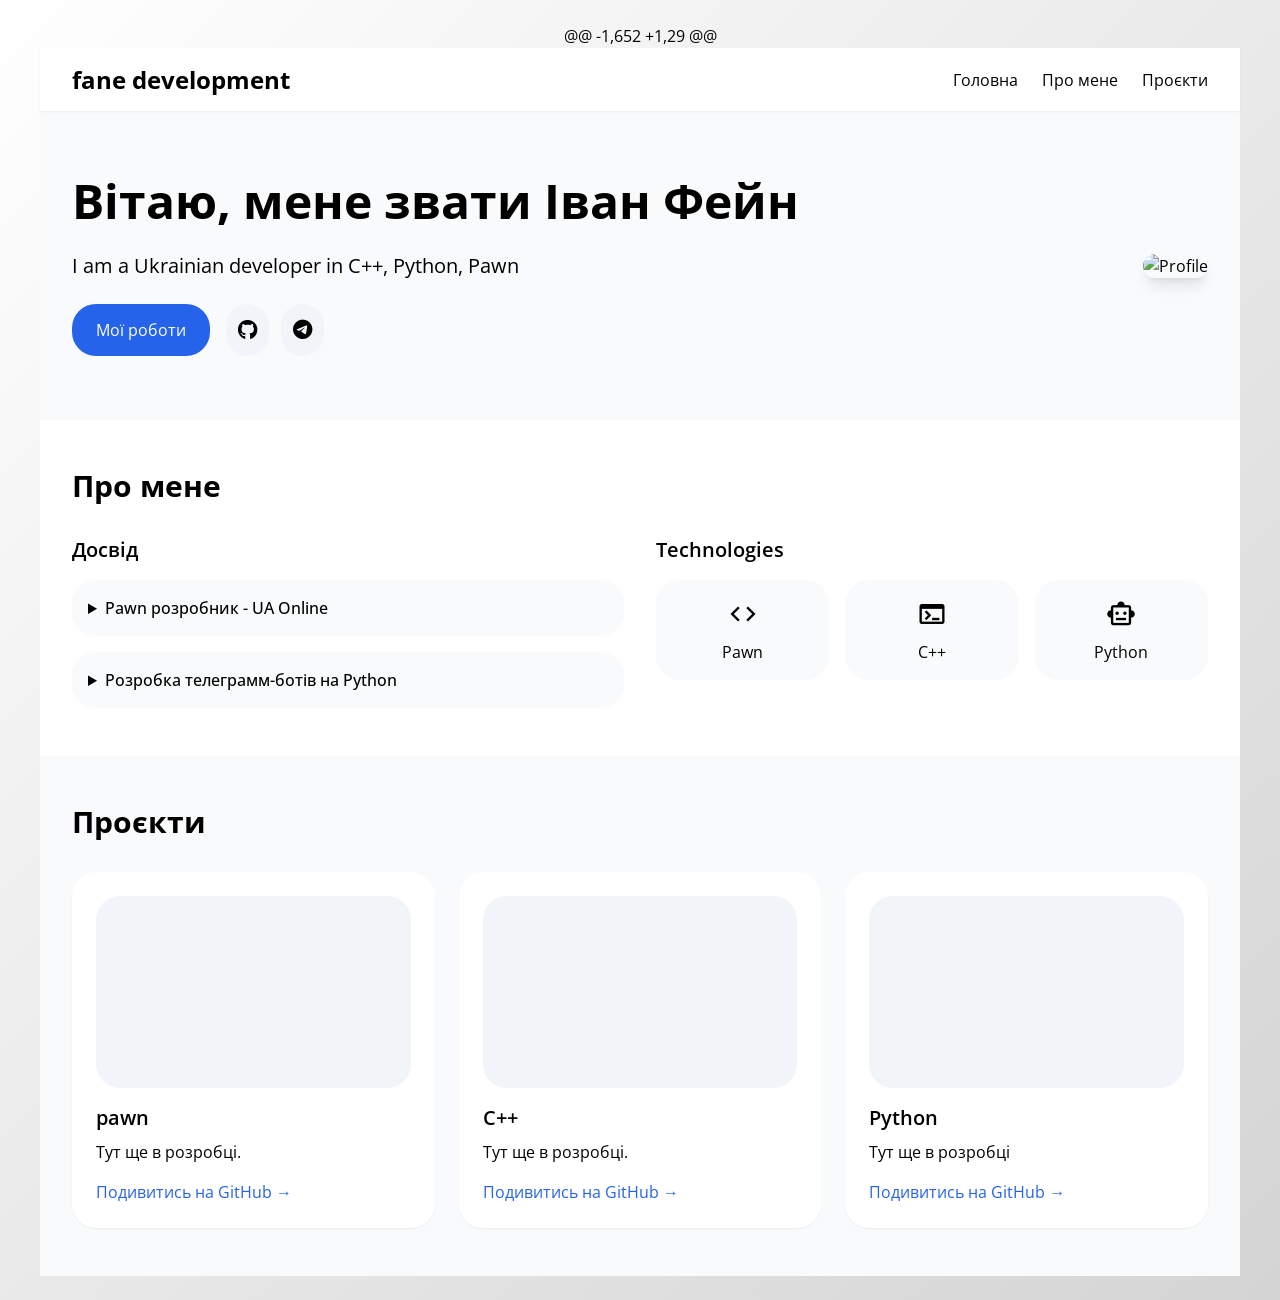
==== commit 404a4776: "Create index.html" ====
--- a/index.html
+++ b/index.html
@@ -1,3 +1,655 @@
+@@ -1,652 +1,29 @@
+<!DOCTYPE html>
+<html lang="en">
+
+<head>
+    <meta charset="UTF-8">
+    <meta name="viewport" content="width=device-width, initial-scale=1.0">
+    <title>fane - Ukrainian Developer</title>
+    <meta name="description" content="тут інформації не було, й не буде.">
+    <style>
+        @import url(https://fonts.googleapis.com/css2?family=Lato&display=swap);
+          
+          @import url(https://fonts.googleapis.com/css2?family=Open+Sans&display=swap);
+          
+          @import url(https://fonts.googleapis.com/css2?family=Material+Symbols+Outlined:opsz,wght,FILL,GRAD@20..48,100..700,0..1,-50..200);
+          
+          @import url(https://cdnjs.cloudflare.com/ajax/libs/font-awesome/6.5.2/css/all.min.css);
+          
+          /*! tailwindcss v3.4.11 | MIT License | https://tailwindcss.com*/
+          *,
+          :after,
+          :before {
+            border: 0 solid #e5e7eb;
+            box-sizing: border-box;
+          }
+          :after,
+          :before {
+            --tw-content: "";
+          }
+          :host,
+          html {
+            line-height: 1.5;
+            -webkit-text-size-adjust: 100%;
+            font-family:
+              Open Sans,
+              ui-sans-serif,
+              system-ui,
+              sans-serif,
+              Apple Color Emoji,
+              Segoe UI Emoji,
+              Segoe UI Symbol,
+              Noto Color Emoji;
+            font-feature-settings: normal;
+            font-variation-settings: normal;
+            -moz-tab-size: 4;
+            tab-size: 4;
+            -webkit-tap-highlight-color: transparent;
+          }
+          body {
+            line-height: inherit;
+            margin: 0;
+          }
+          hr {
+            border-top-width: 1px;
+            color: inherit;
+            height: 0;
+          }
+          abbr:where([title]) {
+            text-decoration: underline dotted;
+          }
+          h1,
+          h2,
+          h3,
+          h4,
+          h5,
+          h6 {
+            font-size: inherit;
+            font-weight: inherit;
+          }
+          a {
+            color: inherit;
+            text-decoration: inherit;
+          }
+          b,
+          strong {
+            font-weight: bolder;
+          }
+          code,
+          kbd,
+          pre,
+          samp {
+            font-family:
+              ui-monospace,
+              SFMono-Regular,
+              Menlo,
+              Monaco,
+              Consolas,
+              Liberation Mono,
+              Courier New,
+              monospace;
+            font-feature-settings: normal;
+            font-size: 1em;
+            font-variation-settings: normal;
+          }
+          small {
+            font-size: 80%;
+          }
+          sub,
+          sup {
+            font-size: 75%;
+            line-height: 0;
+            position: relative;
+            vertical-align: baseline;
+          }
+          sub {
+            bottom: -0.25em;
+          }
+          sup {
+            top: -0.5em;
+          }
+          table {
+            border-collapse: collapse;
+            border-color: inherit;
+            text-indent: 0;
+          }
+          button,
+          input,
+          optgroup,
+          select,
+          textarea {
+            color: inherit;
+            font-family: inherit;
+            font-feature-settings: inherit;
+            font-size: 100%;
+            font-variation-settings: inherit;
+            font-weight: inherit;
+            letter-spacing: inherit;
+            line-height: inherit;
+            margin: 0;
+            padding: 0;
+          }
+          button,
+          select {
+            text-transform: none;
+          }
+          button,
+          input:where([type="button"]),
+          input:where([type="reset"]),
+          input:where([type="submit"]) {
+            -webkit-appearance: button;
+            background-color: transparent;
+            background-image: none;
+          }
+          :-moz-focusring {
+            outline: auto;
+          }
+          :-moz-ui-invalid {
+            box-shadow: none;
+          }
+          progress {
+            vertical-align: baseline;
+          }
+          ::-webkit-inner-spin-button,
+          ::-webkit-outer-spin-button {
+            height: auto;
+          }
+          [type="search"] {
+            -webkit-appearance: textfield;
+            outline-offset: -2px;
+          }
+          ::-webkit-search-decoration {
+            -webkit-appearance: none;
+          }
+          ::-webkit-file-upload-button {
+            -webkit-appearance: button;
+            font: inherit;
+          }
+          summary {
+            display: list-item;
+          }
+          blockquote,
+          dd,
+          dl,
+          figure,
+          h1,
+          h2,
+          h3,
+          h4,
+          h5,
+          h6,
+          hr,
+          p,
+          pre {
+            margin: 0;
+          }
+          fieldset {
+            margin: 0;
+          }
+          fieldset,
+          legend {
+            padding: 0;
+          }
+          menu,
+          ol,
+          ul {
+            list-style: none;
+            margin: 0;
+            padding: 0;
+          }
+          dialog {
+            padding: 0;
+          }
+          textarea {
+            resize: vertical;
+          }
+          input::placeholder,
+          textarea::placeholder {
+            color: #9ca3af;
+            opacity: 1;
+          }
+          [role="button"],
+          button {
+            cursor: pointer;
+          }
+          :disabled {
+            cursor: default;
+          }
+          audio,
+          canvas,
+          embed,
+          iframe,
+          img,
+          object,
+          svg,
+          video {
+            display: block;
+            vertical-align: middle;
+          }
+          img,
+          video {
+            height: auto;
+            max-width: 100%;
+          }
+          [hidden] {
+            display: none;
+          }
+          *,
+          :after,
+          :before {
+            --tw-border-spacing-x: 0;
+            --tw-border-spacing-y: 0;
+            --tw-translate-x: 0;
+            --tw-translate-y: 0;
+            --tw-rotate: 0;
+            --tw-skew-x: 0;
+            --tw-skew-y: 0;
+            --tw-scale-x: 1;
+            --tw-scale-y: 1;
+            --tw-pan-x: ;
+            --tw-pan-y: ;
+            --tw-pinch-zoom: ;
+            --tw-scroll-snap-strictness: proximity;
+            --tw-gradient-from-position: ;
+            --tw-gradient-via-position: ;
+            --tw-gradient-to-position: ;
+            --tw-ordinal: ;
+            --tw-slashed-zero: ;
+            --tw-numeric-figure: ;
+            --tw-numeric-spacing: ;
+            --tw-numeric-fraction: ;
+            --tw-ring-inset: ;
+            --tw-ring-offset-width: 0px;
+            --tw-ring-offset-color: #fff;
+            --tw-ring-color: rgba(59, 130, 246, 0.5);
+            --tw-ring-offset-shadow: 0 0 #0000;
+            --tw-ring-shadow: 0 0 #0000;
+            --tw-shadow: 0 0 #0000;
+            --tw-shadow-colored: 0 0 #0000;
+            --tw-blur: ;
+            --tw-brightness: ;
+            --tw-contrast: ;
+            --tw-grayscale: ;
+            --tw-hue-rotate: ;
+            --tw-invert: ;
+            --tw-saturate: ;
+            --tw-sepia: ;
+            --tw-drop-shadow: ;
+            --tw-backdrop-blur: ;
+            --tw-backdrop-brightness: ;
+            --tw-backdrop-contrast: ;
+            --tw-backdrop-grayscale: ;
+            --tw-backdrop-hue-rotate: ;
+            --tw-backdrop-invert: ;
+            --tw-backdrop-opacity: ;
+            --tw-backdrop-saturate: ;
+            --tw-backdrop-sepia: ;
+            --tw-contain-size: ;
+            --tw-contain-layout: ;
+            --tw-contain-paint: ;
+            --tw-contain-style: ;
+          }
+          ::backdrop {
+            --tw-border-spacing-x: 0;
+            --tw-border-spacing-y: 0;
+            --tw-translate-x: 0;
+            --tw-translate-y: 0;
+            --tw-rotate: 0;
+            --tw-skew-x: 0;
+            --tw-skew-y: 0;
+            --tw-scale-x: 1;
+            --tw-scale-y: 1;
+            --tw-pan-x: ;
+            --tw-pan-y: ;
+            --tw-pinch-zoom: ;
+            --tw-scroll-snap-strictness: proximity;
+            --tw-gradient-from-position: ;
+            --tw-gradient-via-position: ;
+            --tw-gradient-to-position: ;
+            --tw-ordinal: ;
+            --tw-slashed-zero: ;
+            --tw-numeric-figure: ;
+            --tw-numeric-spacing: ;
+            --tw-numeric-fraction: ;
+            --tw-ring-inset: ;
+            --tw-ring-offset-width: 0px;
+            --tw-ring-offset-color: #fff;
+            --tw-ring-color: rgba(59, 130, 246, 0.5);
+            --tw-ring-offset-shadow: 0 0 #0000;
+            --tw-ring-shadow: 0 0 #0000;
+            --tw-shadow: 0 0 #0000;
+            --tw-shadow-colored: 0 0 #0000;
+            --tw-blur: ;
+            --tw-brightness: ;
+            --tw-contrast: ;
+            --tw-grayscale: ;
+            --tw-hue-rotate: ;
+            --tw-invert: ;
+            --tw-saturate: ;
+            --tw-sepia: ;
+            --tw-drop-shadow: ;
+            --tw-backdrop-blur: ;
+            --tw-backdrop-brightness: ;
+            --tw-backdrop-contrast: ;
+            --tw-backdrop-grayscale: ;
+            --tw-backdrop-hue-rotate: ;
+            --tw-backdrop-invert: ;
+            --tw-backdrop-opacity: ;
+            --tw-backdrop-saturate: ;
+            --tw-backdrop-sepia: ;
+            --tw-contain-size: ;
+            --tw-contain-layout: ;
+            --tw-contain-paint: ;
+            --tw-contain-style: ;
+          }
+          #webcrumbs .mb-2 {
+            margin-bottom: 8px;
+          }
+          #webcrumbs .mb-4 {
+            margin-bottom: 16px;
+          }
+          #webcrumbs .mb-8 {
+            margin-bottom: 32px;
+          }
+          #webcrumbs .mt-2 {
+            margin-top: 8px;
+          }
+          #webcrumbs .flex {
+            display: flex;
+          }
+          #webcrumbs .grid {
+            display: grid;
+          }
+          #webcrumbs .h-48 {
+            height: 192px;
+          }
+          #webcrumbs .w-\[1200px\] {
+            width: 1200px;
+          }
+          #webcrumbs .w-full {
+            width: 100%;
+          }
+          #webcrumbs .max-w-xl {
+            max-width: 36rem;
+          }
+          #webcrumbs .cursor-pointer {
+            cursor: pointer;
+          }
+          #webcrumbs .grid-cols-2 {
+            grid-template-columns: repeat(2, minmax(0, 1fr));
+          }
+          #webcrumbs .grid-cols-3 {
+            grid-template-columns: repeat(3, minmax(0, 1fr));
+          }
+          #webcrumbs .flex-row {
+            flex-direction: row;
+          }
+          #webcrumbs .items-center {
+            align-items: center;
+          }
+          #webcrumbs .justify-between {
+            justify-content: space-between;
+          }
+          #webcrumbs .gap-3 {
+            gap: 12px;
+          }
+          #webcrumbs .gap-4 {
+            gap: 16px;
+          }
+          #webcrumbs .gap-6 {
+            gap: 24px;
+          }
+          #webcrumbs .gap-8 {
+            gap: 32px;
+          }
+          #webcrumbs :is(.space-y-4 > :not([hidden]) ~ :not([hidden])) {
+            --tw-space-y-reverse: 0;
+            margin-bottom: calc(16px * var(--tw-space-y-reverse));
+            margin-top: calc(16px * (1 - var(--tw-space-y-reverse)));
+          }
+          #webcrumbs :is(.space-y-6 > :not([hidden]) ~ :not([hidden])) {
+            --tw-space-y-reverse: 0;
+            margin-bottom: calc(24px * var(--tw-space-y-reverse));
+            margin-top: calc(24px * (1 - var(--tw-space-y-reverse)));
+          }
+          #webcrumbs .rounded-full {
+            border-radius: 9999px;
+          }
+          #webcrumbs .rounded-lg {
+            border-radius: 24px;
+          }
+          #webcrumbs .bg-blue-600 {
+            --tw-bg-opacity: 1;
+            background-color: rgb(37 99 235 / var(--tw-bg-opacity));
+          }
+          #webcrumbs .bg-slate-100 {
+            --tw-bg-opacity: 1;
+            background-color: rgb(241 245 249 / var(--tw-bg-opacity));
+          }
+          #webcrumbs .bg-slate-50 {
+            --tw-bg-opacity: 1;
+            background-color: rgb(248 250 252 / var(--tw-bg-opacity));
+          }
+          #webcrumbs .bg-white {
+            --tw-bg-opacity: 1;
+            background-color: rgb(255 255 255 / var(--tw-bg-opacity));
+          }
+          #webcrumbs .p-2 {
+            padding: 8px;
+          }
+          #webcrumbs .p-3 {
+            padding: 12px;
+          }
+          #webcrumbs .p-4 {
+            padding: 16px;
+          }
+          #webcrumbs .p-6 {
+            padding: 24px;
+          }
+          #webcrumbs .px-6 {
+            padding-left: 24px;
+            padding-right: 24px;
+          }
+          #webcrumbs .px-8 {
+            padding-left: 32px;
+            padding-right: 32px;
+          }
+          #webcrumbs .py-12 {
+            padding-bottom: 48px;
+            padding-top: 48px;
+          }
+          #webcrumbs .py-16 {
+            padding-bottom: 64px;
+            padding-top: 64px;
+          }
+          #webcrumbs .py-3 {
+            padding-bottom: 12px;
+            padding-top: 12px;
+          }
+          #webcrumbs .py-4 {
+            padding-bottom: 16px;
+            padding-top: 16px;
+          }
+          #webcrumbs .text-center {
+            text-align: center;
+          }
+          #webcrumbs .text-2xl {
+            font-size: 24px;
+            line-height: 31.200000000000003px;
+          }
+          #webcrumbs .text-3xl {
+            font-size: 30px;
+            line-height: 36px;
+          }
+          #webcrumbs .text-5xl {
+            font-size: 48px;
+            line-height: 52.800000000000004px;
+          }
+          #webcrumbs .text-xl {
+            font-size: 20px;
+            line-height: 28px;
+          }
+          #webcrumbs .font-bold {
+            font-weight: 700;
+          }
+          #webcrumbs .font-medium {
+            font-weight: 500;
+          }
+          #webcrumbs .font-semibold {
+            font-weight: 600;
+          }
+          #webcrumbs .text-blue-600 {
+            --tw-text-opacity: 1;
+            color: rgb(37 99 235 / var(--tw-text-opacity));
+          }
+          #webcrumbs .text-white {
+            --tw-text-opacity: 1;
+            color: rgb(255 255 255 / var(--tw-text-opacity));
+          }
+          #webcrumbs .shadow-lg {
+            --tw-shadow: 0 10px 15px -3px rgba(0, 0, 0, 0.1),
+              0 4px 6px -4px rgba(0, 0, 0, 0.1);
+            --tw-shadow-colored: 0 10px 15px -3px var(--tw-shadow-color),
+              0 4px 6px -4px var(--tw-shadow-color);
+          }
+          #webcrumbs .shadow-lg,
+          #webcrumbs .shadow-sm {
+            box-shadow: var(--tw-ring-offset-shadow, 0 0 #0000),
+              var(--tw-ring-shadow, 0 0 #0000), var(--tw-shadow);
+          }
+          #webcrumbs .shadow-sm {
+            --tw-shadow: 0 1px 2px 0 rgba(0, 0, 0, 0.05);
+            --tw-shadow-colored: 0 1px 2px 0 var(--tw-shadow-color);
+          }
+          #webcrumbs .outline-none {
+            outline: 2px solid transparent;
+            outline-offset: 2px;
+          }
+          #webcrumbs .ring-blue-500 {
+            --tw-ring-opacity: 1;
+            --tw-ring-color: rgb(59 130 246 / var(--tw-ring-opacity));
+          }
+          #webcrumbs .transition-all {
+            transition-duration: 0.15s;
+            transition-property: all;
+            transition-timing-function: cubic-bezier(0.4, 0, 0.2, 1);
+          }
+          #webcrumbs {
+            font-family: Open Sans !important;
+            font-size: 16px !important;
+          }
+          #webcrumbs .hover\:bg-blue-700:hover {
+            --tw-bg-opacity: 1;
+            background-color: rgb(29 78 216 / var(--tw-bg-opacity));
+          }
+          #webcrumbs .hover\:bg-slate-200:hover {
+            --tw-bg-opacity: 1;
+            background-color: rgb(226 232 240 / var(--tw-bg-opacity));
+          }
+          #webcrumbs .hover\:underline:hover {
+            text-decoration-line: underline;
+          }
+          #webcrumbs .hover\:shadow-md:hover {
+            --tw-shadow: 0 4px 6px -1px rgba(0, 0, 0, 0.1),
+              0 2px 4px -2px rgba(0, 0, 0, 0.1);
+            --tw-shadow-colored: 0 4px 6px -1px var(--tw-shadow-color),
+              0 2px 4px -2px var(--tw-shadow-color);
+            box-shadow: var(--tw-ring-offset-shadow, 0 0 #0000),
+              var(--tw-ring-shadow, 0 0 #0000), var(--tw-shadow);
+          }
+          #webcrumbs .focus\:ring-2:focus {
+            --tw-ring-offset-shadow: var(--tw-ring-inset) 0 0 0
+              var(--tw-ring-offset-width) var(--tw-ring-offset-color);
+            --tw-ring-shadow: var(--tw-ring-inset) 0 0 0
+              calc(2px + var(--tw-ring-offset-width)) var(--tw-ring-color);
+            box-shadow: var(--tw-ring-offset-shadow), var(--tw-ring-shadow),
+              var(--tw-shadow, 0 0 #0000);
+          }
+          
+          body {
+            line-height: inherit;
+            padding: 24px;
+            display: flex;
+            flex-direction: column;
+            min-width: 100vw;
+            min-height: 100vh;
+            align-items: center;
+            justify-content: center;
+            background: linear-gradient(135deg, #ffffff, #d4d4d4);
+          }
+    </style>
+</head>
+
+<body>
+    <div id="webcrumbs">
+        <div class="w-[1200px] bg-slate-50">
+            <nav class="flex items-center justify-between px-8 py-4 bg-white shadow-sm">
+                <h1 class="text-2xl font-bold">fane development</h1>
+                <div class="flex gap-6"> <a href="#home" class="hover:underline transition-all">Головна</a> <a href="#about" class="hover:underline transition-all">Про мене</a> <a href="#projects" class="hover:underline transition-all">Проєкти</a>
+                </div>
+            </nav>
+            <header class="flex items-center justify-between px-8 py-16">
+                <div class="space-y-6">
+                    <h2 class="text-5xl font-bold">Вітаю, мене звати Іван Фейн</h2>
+                    <p class="text-xl max-w-xl">I am a Ukrainian developer in C++, Python, Pawn</p>
+                    <div class="flex gap-4">
+                        <button class="px-6 py-3 bg-blue-600 text-white rounded-lg hover:bg-blue-700 transition-all"> Мої роботи </button>
+                        <div class="flex gap-3">
+                            <a href="https://github.com/ianfane" class="p-3 bg-slate-100 rounded-full hover:bg-slate-200 transition-all"> <i class="fa-brands fa-github text-xl"></i> </a>
+                            <a href="https://t.me/ianfane" class="p-3 bg-slate-100 rounded-full hover:bg-slate-200 transition-all"> <i class="fa-brands fa-telegram text-xl"></i> </a>
+                        </div>
+                    </div>
+                </div> <img src="https://webcrumbs.cloud/placeholder" alt="Profile" class="rounded-full shadow-lg" /> </header>
+            <section class="px-8 py-12 bg-white">
+                <h3 class="text-3xl font-bold mb-8">Про мене</h3>
+                <div class="grid grid-cols-2 gap-8">
+                    <div class="space-y-4">
+                        <h4 class="text-xl font-semibold">Досвід</h4>
+                        <details class="bg-slate-50 p-4 rounded-lg cursor-pointer">
+                            <summary class="font-medium">Pawn розробник - UA Online</summary>
+                            <p class="mt-2">Розробляю серверну частину мода UA Online.</p>
+                        </details>
+                        <details class="bg-slate-50 p-4 rounded-lg cursor-pointer">
+                            <summary class="font-medium">Розробка телеграмм-ботів на Python</summary>
+                            <p class="mt-2">Розробив телеграмм бота за допомогою якого можливо захистити свій обліковий запис через код.</p>
+                        </details>
+                    </div>
+                    <div class="space-y-4">
+                        <h4 class="text-xl font-semibold">Technologies</h4>
+                        <div class="grid grid-cols-3 gap-4">
+                            <div class="p-4 bg-slate-50 rounded-lg text-center hover:shadow-md transition-all"> <span class="material-symbols-outlined text-3xl mb-2">code</span>
+                                <p>Pawn</p>
+                            </div>
+                            <div class="p-4 bg-slate-50 rounded-lg text-center hover:shadow-md transition-all"> <span class="material-symbols-outlined text-3xl mb-2">terminal</span>
+                                <p>C++</p>
+                            </div>
+                            <div class="p-4 bg-slate-50 rounded-lg text-center hover:shadow-md transition-all"> <span class="material-symbols-outlined text-3xl mb-2">smart_toy</span>
+                                <p>Python</p>
+                            </div>
+                        </div>
+                    </div>
+                </div>
+            </section>
+            <section class="px-8 py-12">
+                <h3 class="text-3xl font-bold mb-8">Проєкти</h3>
+                <div class="grid grid-cols-3 gap-6">
+                    <div class="bg-white p-6 rounded-lg shadow-sm hover:shadow-md transition-all">
+                        <div class="h-48 bg-slate-100 rounded-lg mb-4"></div>
+                        <h4 class="text-xl font-semibold mb-2">pawn</h4>
+                        <p class="mb-4">Тут ще в розробці.</p> <a href="#" class="text-blue-600 hover:underline">Подивитись на GitHub →</a> </div>
+                    <div class="bg-white p-6 rounded-lg shadow-sm hover:shadow-md transition-all">
+                        <div class="h-48 bg-slate-100 rounded-lg mb-4"></div>
+                        <h4 class="text-xl font-semibold mb-2">C++</h4>
+                        <p class="mb-4">Тут ще в розробці.</p> <a href="#" class="text-blue-600 hover:underline">Подивитись на GitHub →</a> </div>
+                    <div class="bg-white p-6 rounded-lg shadow-sm hover:shadow-md transition-all">
+                        <div class="h-48 bg-slate-100 rounded-lg mb-4"></div>
+                        <h4 class="text-xl font-semibold mb-2">Python</h4>
+                        <p class="mb-4">Тут ще в розробці</p> <a href="#" class="text-blue-600 hover:underline">Подивитись на GitHub →</a> </div>
+                </div>
+            </section>
+        </div>
+    </div>
+</body>
 <!DOCTYPE html>
 <html lang="en">
   <head>
@@ -26,4 +678,4 @@
     </script>
 
   </body>
-</html>+</html>
